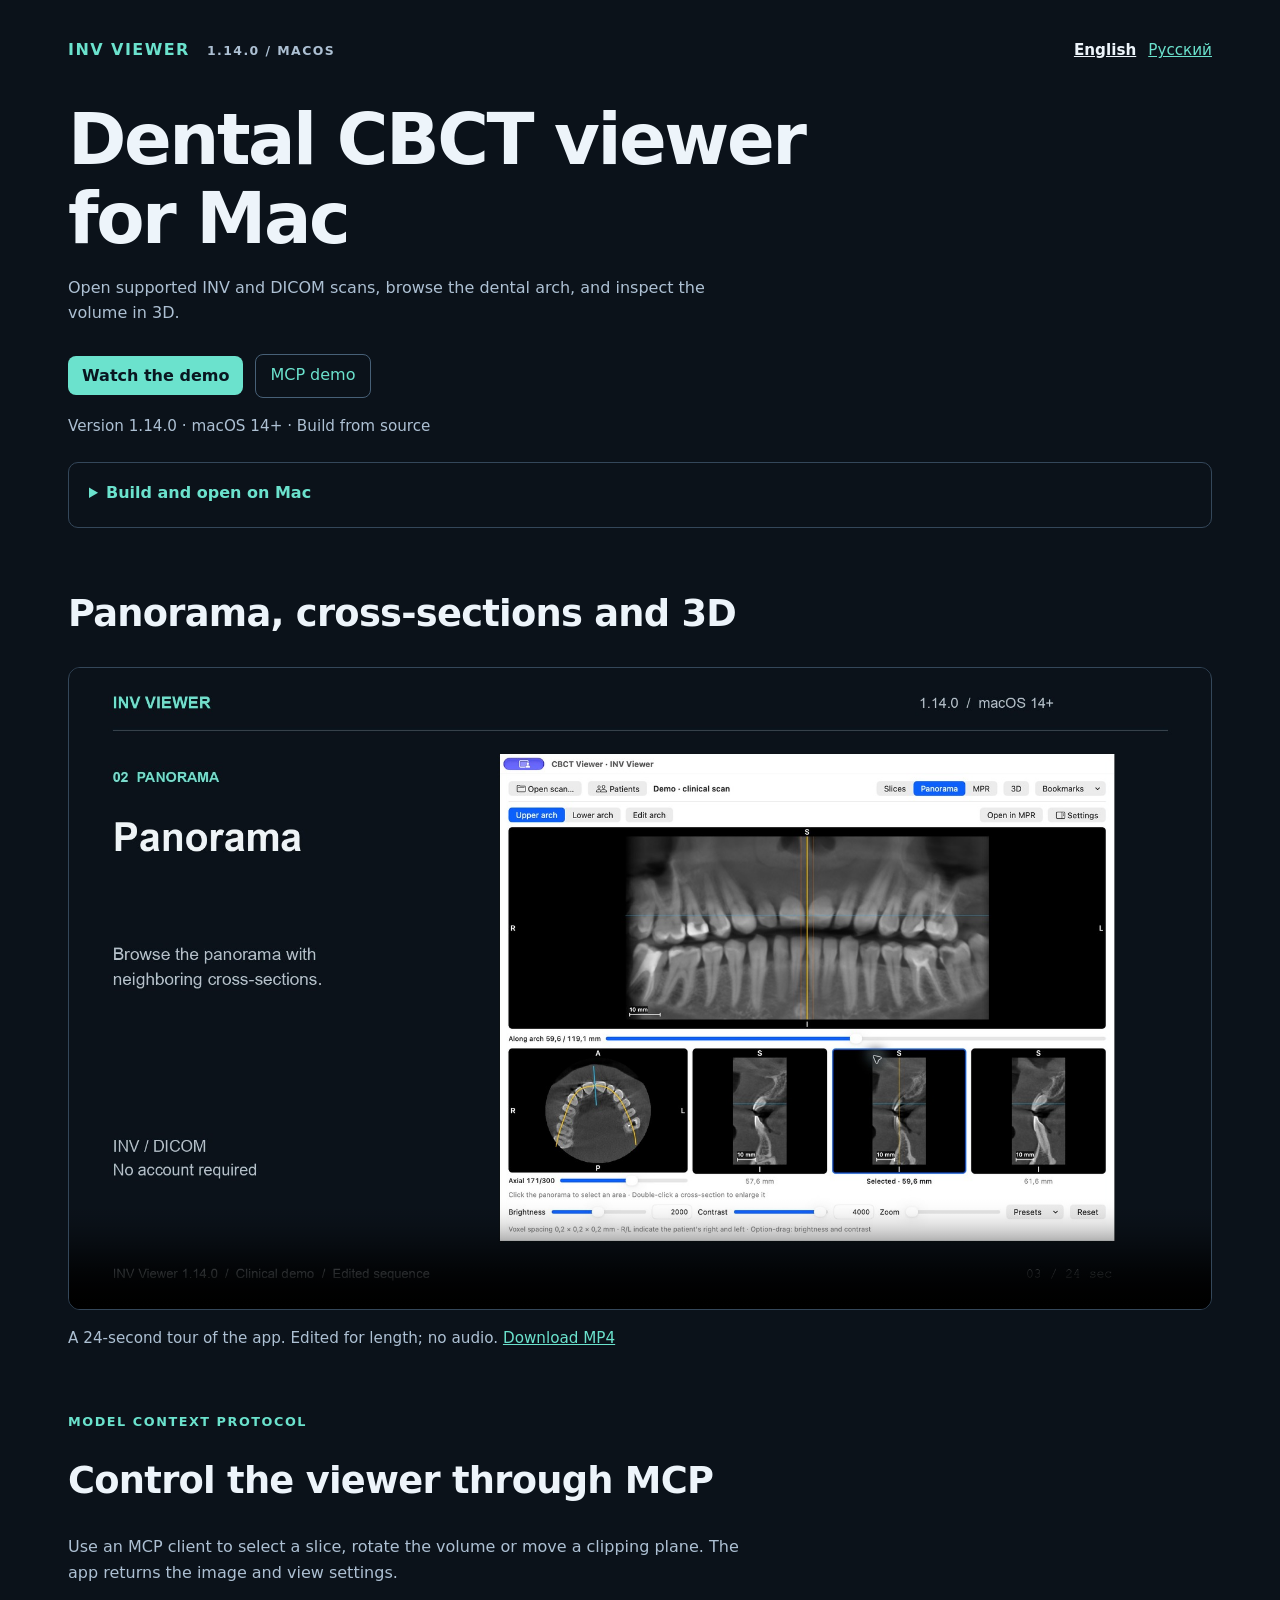
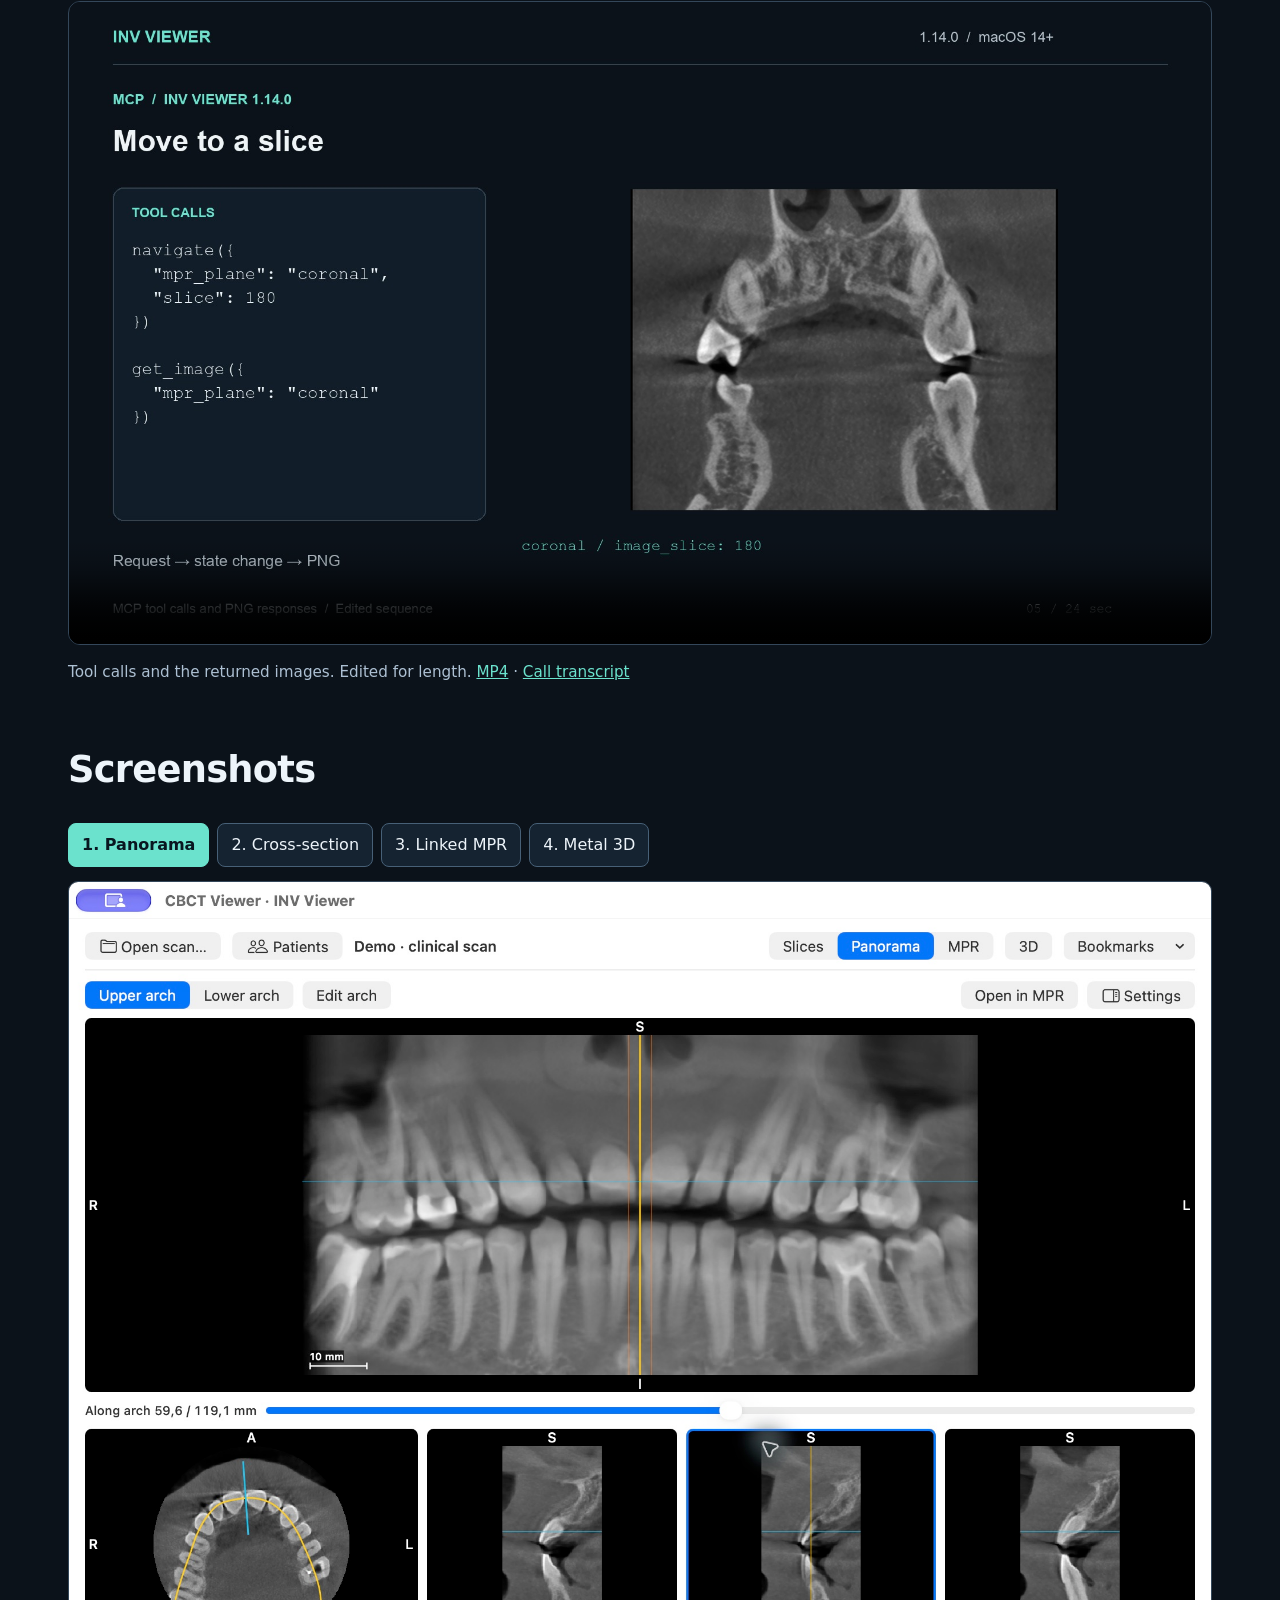
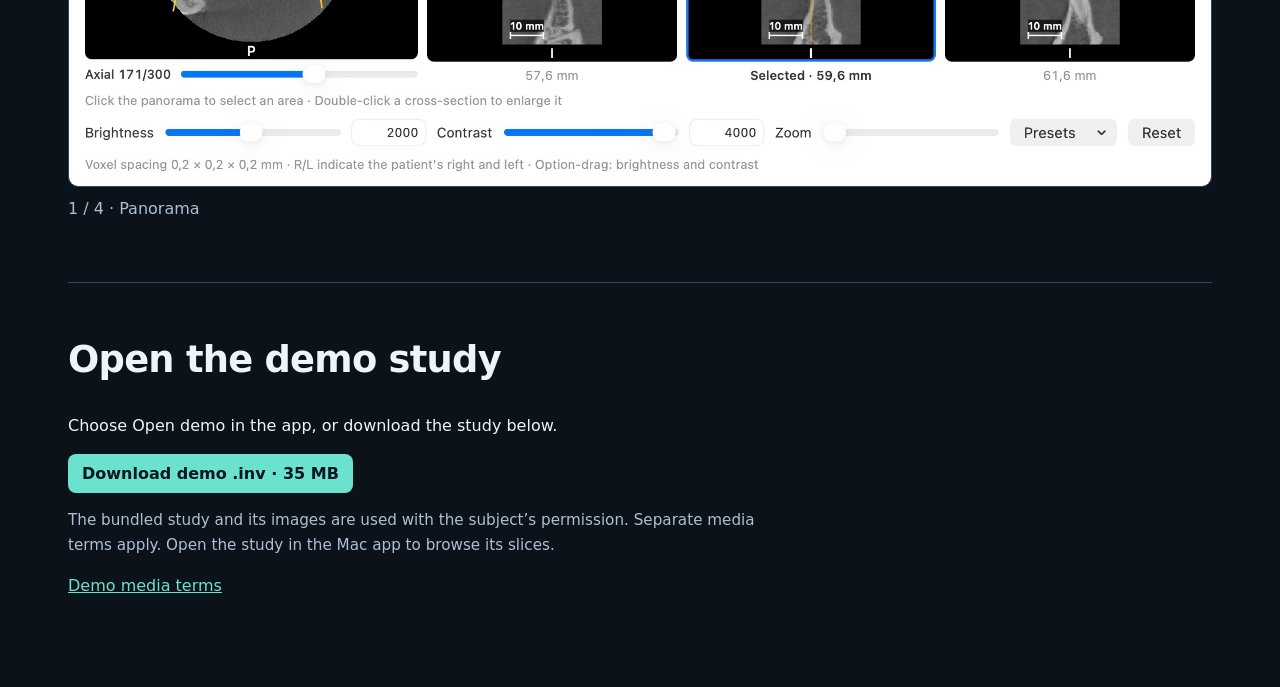
==== docs/index.html @ 7aa3840b "Release INV Viewer 1.14.0" ====
<!doctype html>
<html lang="en"><head><meta charset="utf-8"><meta name="viewport" content="width=device-width, initial-scale=1"><meta name="color-scheme" content="dark"><meta name="description" content="Open supported INV and DICOM scans, browse the dental arch, and inspect the volume in 3D."><title>INV Viewer · 1.14.0</title><link rel="stylesheet" href="walkthrough.css"><script src="walkthrough.js" defer></script></head>
<body><main>
<header class="topline"><p class="brand">INV VIEWER <span>1.14.0 / MACOS</span></p><nav class="lang" aria-label="Language"><a href="index.html" lang="en" aria-current="page">English</a><a href="ru.html" lang="ru" >Русский</a></nav></header>
<h1>Dental CBCT viewer for Mac</h1><p class="intro">Open supported INV and DICOM scans, browse the dental arch, and inspect the volume in 3D.</p>
<p class="actions"><a class="download" href="#product">Watch the demo</a> <a class="secondary" href="#mcp">MCP demo</a></p>
<p class="status">Version 1.14.0 · macOS 14+ · Build from source</p>
<details class="setup"><summary>Build and open on Mac</summary><p>macOS 14+ · Xcode Command Line Tools · CMake</p><pre><code>bash scripts/bootstrap-openjpeg.sh
bash build.sh --verify
open ".build/INV Viewer.app"</code></pre><p>Run these commands from the repository root. The app is ad-hoc signed. A notarized download is not available yet.</p></details>
<section id="product"><h2>Panorama, cross-sections and 3D</h2><video controls playsinline preload="none" poster="assets/product-poster.jpg" aria-label="24-second product demonstration"><source src="assets/product-demo.mp4" type="video/mp4"><a href="assets/product-demo.mp4">MP4</a></video><p class="caption">A 24-second tour of the app. Edited for length; no audio. <a href="assets/product-demo.mp4" download>Download MP4</a></p></section>
<section id="mcp"><p class="eyebrow">MODEL CONTEXT PROTOCOL</p><h2>Control the viewer through MCP</h2><p class="intro">Use an MCP client to select a slice, rotate the volume or move a clipping plane. The app returns the image and view settings.</p><video controls playsinline preload="none" poster="assets/mcp-poster.jpg" aria-label="MCP control demonstration"><source src="assets/mcp-demo.mp4" type="video/mp4"><a href="assets/mcp-demo.mp4">MP4</a></video><p class="caption">Tool calls and the returned images. Edited for length. <a href="assets/mcp-demo.mp4" download>MP4</a> · <a href="assets/mcp-transcript.json">Call transcript</a></p></section>
<section><h2>Screenshots</h2><nav aria-label="Viewer modes"><button type="button" data-frame="panorama" data-alt="Panorama" data-caption="1 / 4 · Panorama" aria-pressed="true">1. Panorama</button>
<button type="button" data-frame="cross-section" data-alt="Cross-section" data-caption="2 / 4 · Cross-section" aria-pressed="false">2. Cross-section</button>
<button type="button" data-frame="mpr" data-alt="Linked MPR" data-caption="3 / 4 · Linked MPR" aria-pressed="false">3. Linked MPR</button>
<button type="button" data-frame="volume-ui" data-alt="Metal 3D" data-caption="4 / 4 · Metal 3D" aria-pressed="false">4. Metal 3D</button></nav><figure><img id="frame" src="assets/panorama.jpg" width="2000" height="1584" alt="Panorama" loading="lazy"><figcaption id="caption" aria-live="polite">1 / 4 · Panorama</figcaption></figure><noscript><p><a href="assets/cross-section.jpg">Cross-section</a> · <a href="assets/mpr.jpg">MPR</a> · <a href="assets/volume-ui.jpg">3D</a></p></noscript></section>
<section class="closing"><h2>Open the demo study</h2><p>Choose Open demo in the app, or download the study below.</p><a class="download" href="assets/demo-study.inv" download>Download demo .inv · 35 MB</a><p class="caption">The bundled study and its images are used with the subject’s permission. Separate media terms apply. Open the study in the Mac app to browse its slices.</p><p><a href="assets/NOTICE.md">Demo media terms</a></p></section>
</main></body></html>
---- docs/walkthrough.css ----
:root {
  font-family: system-ui, -apple-system, sans-serif;
  background: #0b121a;
  color: #edf4fa;
  color-scheme: dark;
}
* { box-sizing: border-box; }
body { margin: 0; }
main { max-width: 1224px; padding: clamp(18px, 4vw, 40px); margin: auto; }
.brand { color: #6be2cd; font-weight: 700; letter-spacing: .09em; margin: 0 0 14px; }
.brand span { color: #adc0d3; font-size: .78em; margin-left: 10px; }
h1 { font-size: clamp(1.7rem, 4vw, 2.8rem); line-height: 1.12; margin: 0; }
.intro { color: #adc0d3; max-width: 67ch; line-height: 1.6; }
nav { display: flex; flex-wrap: wrap; gap: 8px; margin: 24px 0 14px; }
button {
  font: inherit;
  min-height: 44px;
  border: 1px solid #476077;
  border-radius: 8px;
  background: #152331;
  color: inherit;
  padding: 8px 13px;
  cursor: pointer;
}
button[aria-pressed="true"] { background: #6be2cd; color: #091620; border-color: #6be2cd; font-weight: 650; }
button:focus-visible, a:focus-visible { outline: 3px solid #ffd394; outline-offset: 3px; }
figure { margin: 0; }
img { width: 100%; height: auto; display: block; border: 1px solid #34475a; border-radius: 10px; }
figcaption { color: #adc0d3; padding-top: 12px; }
a { color: #6be2cd; }
.topline { display: flex; justify-content: space-between; align-items: baseline; gap: 16px; flex-wrap: wrap; margin-bottom: 12px; }
.topline .brand { margin: 0; }
.lang { display: flex; gap: 12px; margin: 0; font-size: .95rem; }
.lang [aria-current] { color: #edf4fa; font-weight: 650; }
.download {
  display: inline-block;
  background: #6be2cd;
  color: #091620;
  padding: 10px 14px;
  border-radius: 8px;
  font-weight: 650;
  text-decoration: none;
}

/* Release demonstration: local assets only, no autoplay or animation loop. */
html { scroll-behavior: auto; }
h1 { font-size: clamp(2.4rem, 6vw, 4.4rem); max-width: 16ch; letter-spacing: -.035em; margin-top: 42px; }
h2 { font-size: clamp(1.5rem, 3vw, 2.3rem); line-height: 1.2; letter-spacing: -.02em; }
section { margin-top: 64px; scroll-margin-top: 24px; }
video { display: block; width: 100%; aspect-ratio: 16 / 9; background: #0b121a; border: 1px solid #34475a; border-radius: 12px; }
video:focus-visible { outline: 3px solid #ffd394; outline-offset: 3px; }
.actions { display: flex; flex-wrap: wrap; gap: 12px; align-items: center; margin: 28px 0 16px; }
.secondary { display: inline-block; padding: 10px 14px; border: 1px solid #476077; border-radius: 8px; text-decoration: none; min-height: 44px; }
.status, .caption { color: #adc0d3; line-height: 1.6; font-size: .95rem; }
.eyebrow { color: #6be2cd; letter-spacing: .12em; font-size: .8rem; font-weight: 700; }
.closing { padding: 24px 0 32px; border-top: 1px solid #34475a; }
.closing p { line-height: 1.6; max-width: 75ch; }
@media (max-width: 480px) { main { padding: 20px; } h1 { margin-top: 30px; } section { margin-top: 42px; } .download, .secondary { width: 100%; text-align: center; } }

.setup { margin-top: 24px; padding: 20px; border: 1px solid #34475a; border-radius: 10px; }
summary { cursor: pointer; min-height: 24px; color: #6be2cd; font-weight: 650; }
summary:focus-visible { outline: 3px solid #ffd394; outline-offset: 4px; }
pre { overflow-x: auto; line-height: 1.7; padding: 16px; background: #111e29; }
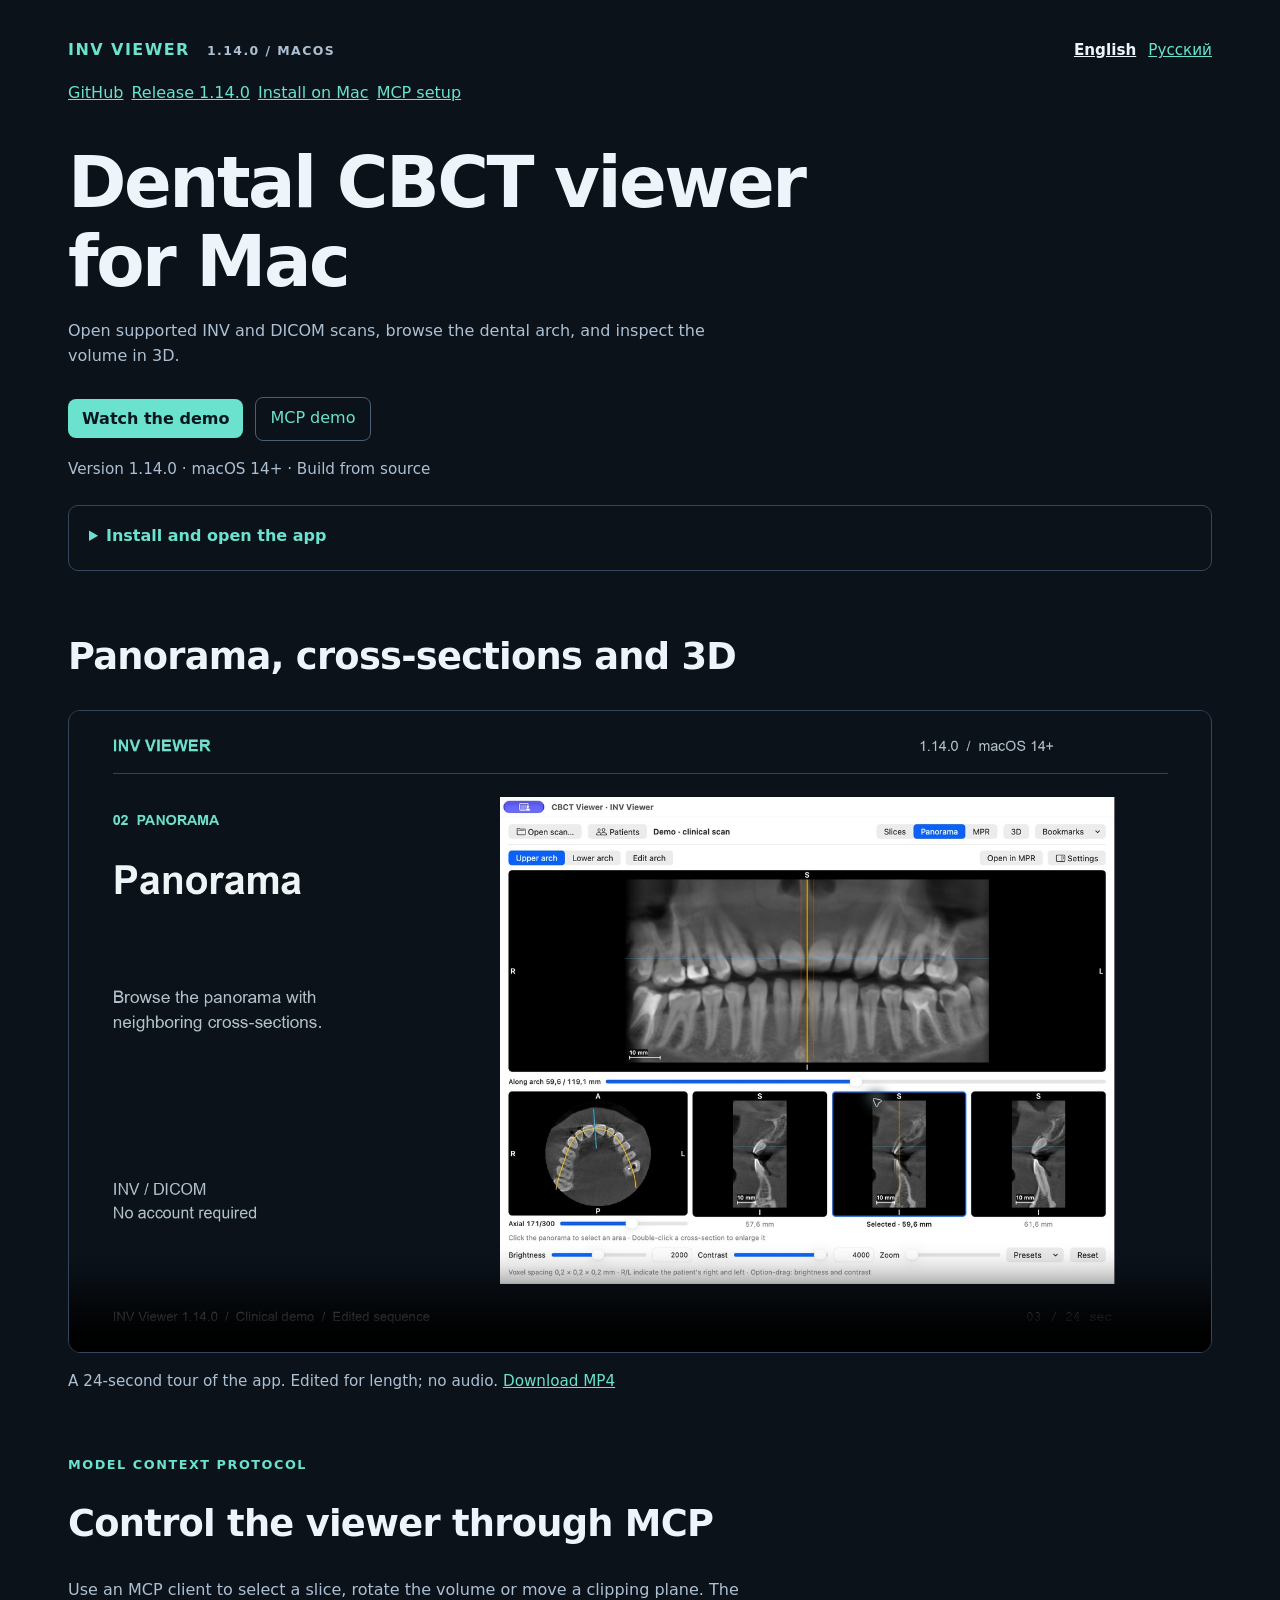
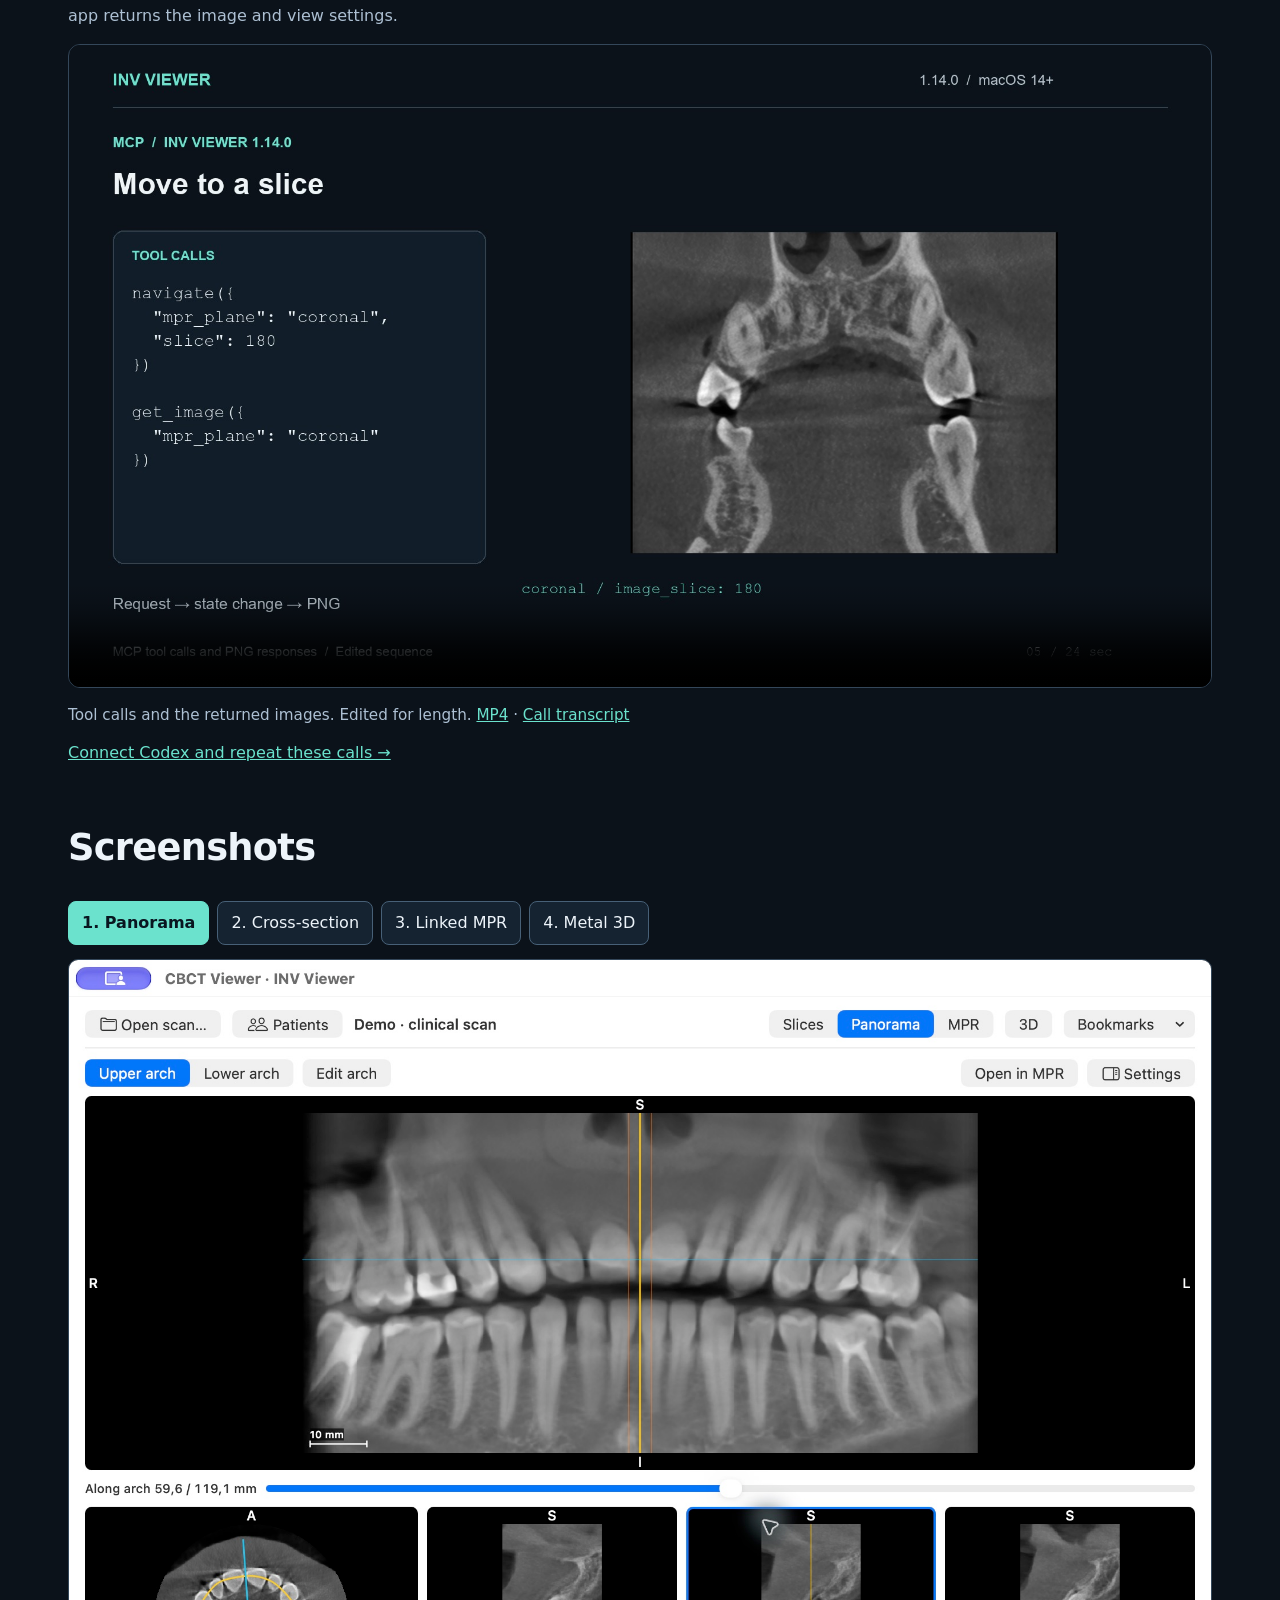
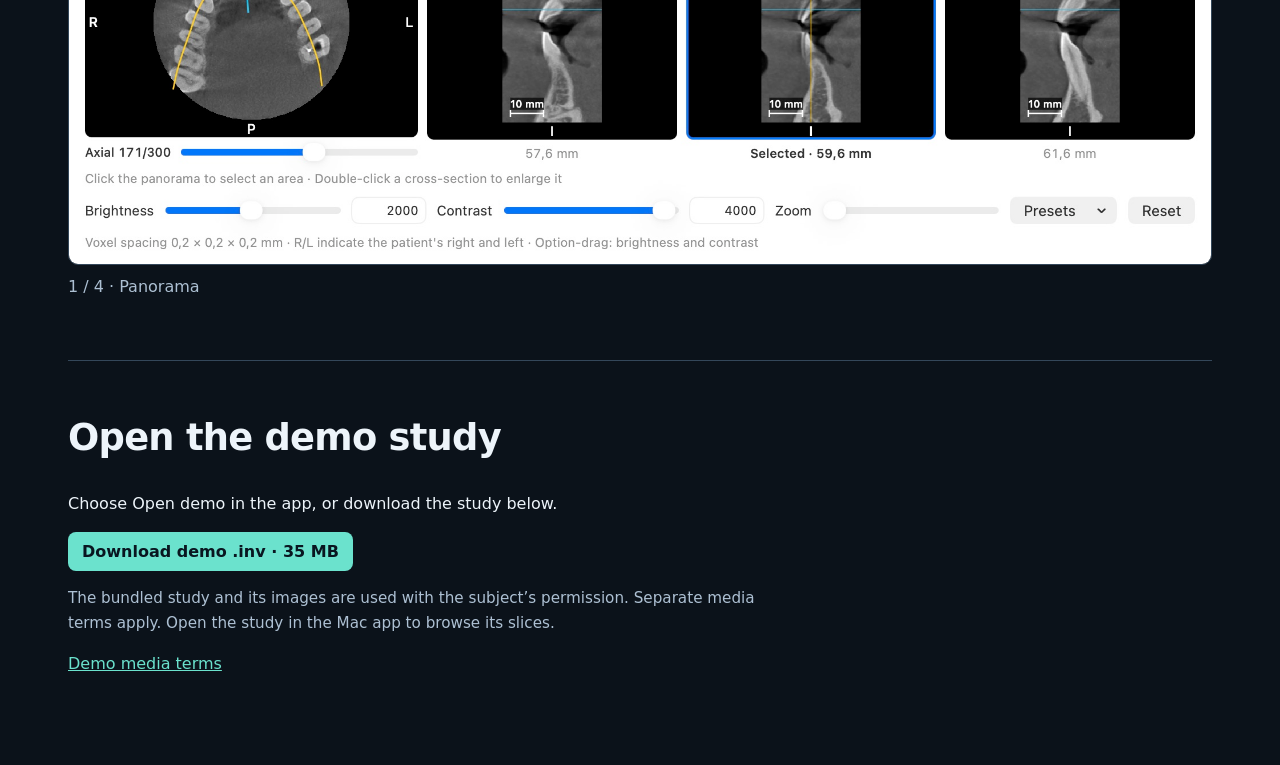
==== commit 49103c12: "Make demos playable and clarify installation and MCP setup" ====
--- a/docs/index.html
+++ b/docs/index.html
@@ -2,14 +2,14 @@
 <html lang="en"><head><meta charset="utf-8"><meta name="viewport" content="width=device-width, initial-scale=1"><meta name="color-scheme" content="dark"><meta name="description" content="Open supported INV and DICOM scans, browse the dental arch, and inspect the volume in 3D."><title>INV Viewer · 1.14.0</title><link rel="stylesheet" href="walkthrough.css"><script src="walkthrough.js" defer></script></head>
 <body><main>
 <header class="topline"><p class="brand">INV VIEWER <span>1.14.0 / MACOS</span></p><nav class="lang" aria-label="Language"><a href="index.html" lang="en" aria-current="page">English</a><a href="ru.html" lang="ru" >Русский</a></nav></header>
+<nav aria-label="Project"><a href="https://github.com/Dzmitryii/inv-viewer">GitHub</a><a href="https://github.com/Dzmitryii/inv-viewer/releases/tag/v1.14.0">Release 1.14.0</a><a href="https://github.com/Dzmitryii/inv-viewer/blob/main/docs/install.md">Install on Mac</a><a href="https://github.com/Dzmitryii/inv-viewer/blob/main/docs/mcp.md">MCP setup</a></nav>
 <h1>Dental CBCT viewer for Mac</h1><p class="intro">Open supported INV and DICOM scans, browse the dental arch, and inspect the volume in 3D.</p>
 <p class="actions"><a class="download" href="#product">Watch the demo</a> <a class="secondary" href="#mcp">MCP demo</a></p>
 <p class="status">Version 1.14.0 · macOS 14+ · Build from source</p>
-<details class="setup"><summary>Build and open on Mac</summary><p>macOS 14+ · Xcode Command Line Tools · CMake</p><pre><code>bash scripts/bootstrap-openjpeg.sh
-bash build.sh --verify
-open ".build/INV Viewer.app"</code></pre><p>Run these commands from the repository root. The app is ad-hoc signed. A notarized download is not available yet.</p></details>
+<details class="setup"><summary>Install and open the app</summary><p>Requires macOS 14 or later. Follow the <a href="https://github.com/Dzmitryii/inv-viewer/blob/main/docs/install.md">installation guide</a> to install the build tools, download the source and open the included demo.</p><p>The <a href="https://github.com/Dzmitryii/inv-viewer/releases/tag/v1.14.0">release downloads</a> also include an Apple Silicon developer build. It is ad-hoc signed and not notarized.</p></details>
 <section id="product"><h2>Panorama, cross-sections and 3D</h2><video controls playsinline preload="none" poster="assets/product-poster.jpg" aria-label="24-second product demonstration"><source src="assets/product-demo.mp4" type="video/mp4"><a href="assets/product-demo.mp4">MP4</a></video><p class="caption">A 24-second tour of the app. Edited for length; no audio. <a href="assets/product-demo.mp4" download>Download MP4</a></p></section>
 <section id="mcp"><p class="eyebrow">MODEL CONTEXT PROTOCOL</p><h2>Control the viewer through MCP</h2><p class="intro">Use an MCP client to select a slice, rotate the volume or move a clipping plane. The app returns the image and view settings.</p><video controls playsinline preload="none" poster="assets/mcp-poster.jpg" aria-label="MCP control demonstration"><source src="assets/mcp-demo.mp4" type="video/mp4"><a href="assets/mcp-demo.mp4">MP4</a></video><p class="caption">Tool calls and the returned images. Edited for length. <a href="assets/mcp-demo.mp4" download>MP4</a> · <a href="assets/mcp-transcript.json">Call transcript</a></p></section>
+<p><a href="https://github.com/Dzmitryii/inv-viewer/blob/main/docs/mcp.md">Connect Codex and repeat these calls →</a></p>
 <section><h2>Screenshots</h2><nav aria-label="Viewer modes"><button type="button" data-frame="panorama" data-alt="Panorama" data-caption="1 / 4 · Panorama" aria-pressed="true">1. Panorama</button>
 <button type="button" data-frame="cross-section" data-alt="Cross-section" data-caption="2 / 4 · Cross-section" aria-pressed="false">2. Cross-section</button>
 <button type="button" data-frame="mpr" data-alt="Linked MPR" data-caption="3 / 4 · Linked MPR" aria-pressed="false">3. Linked MPR</button>
